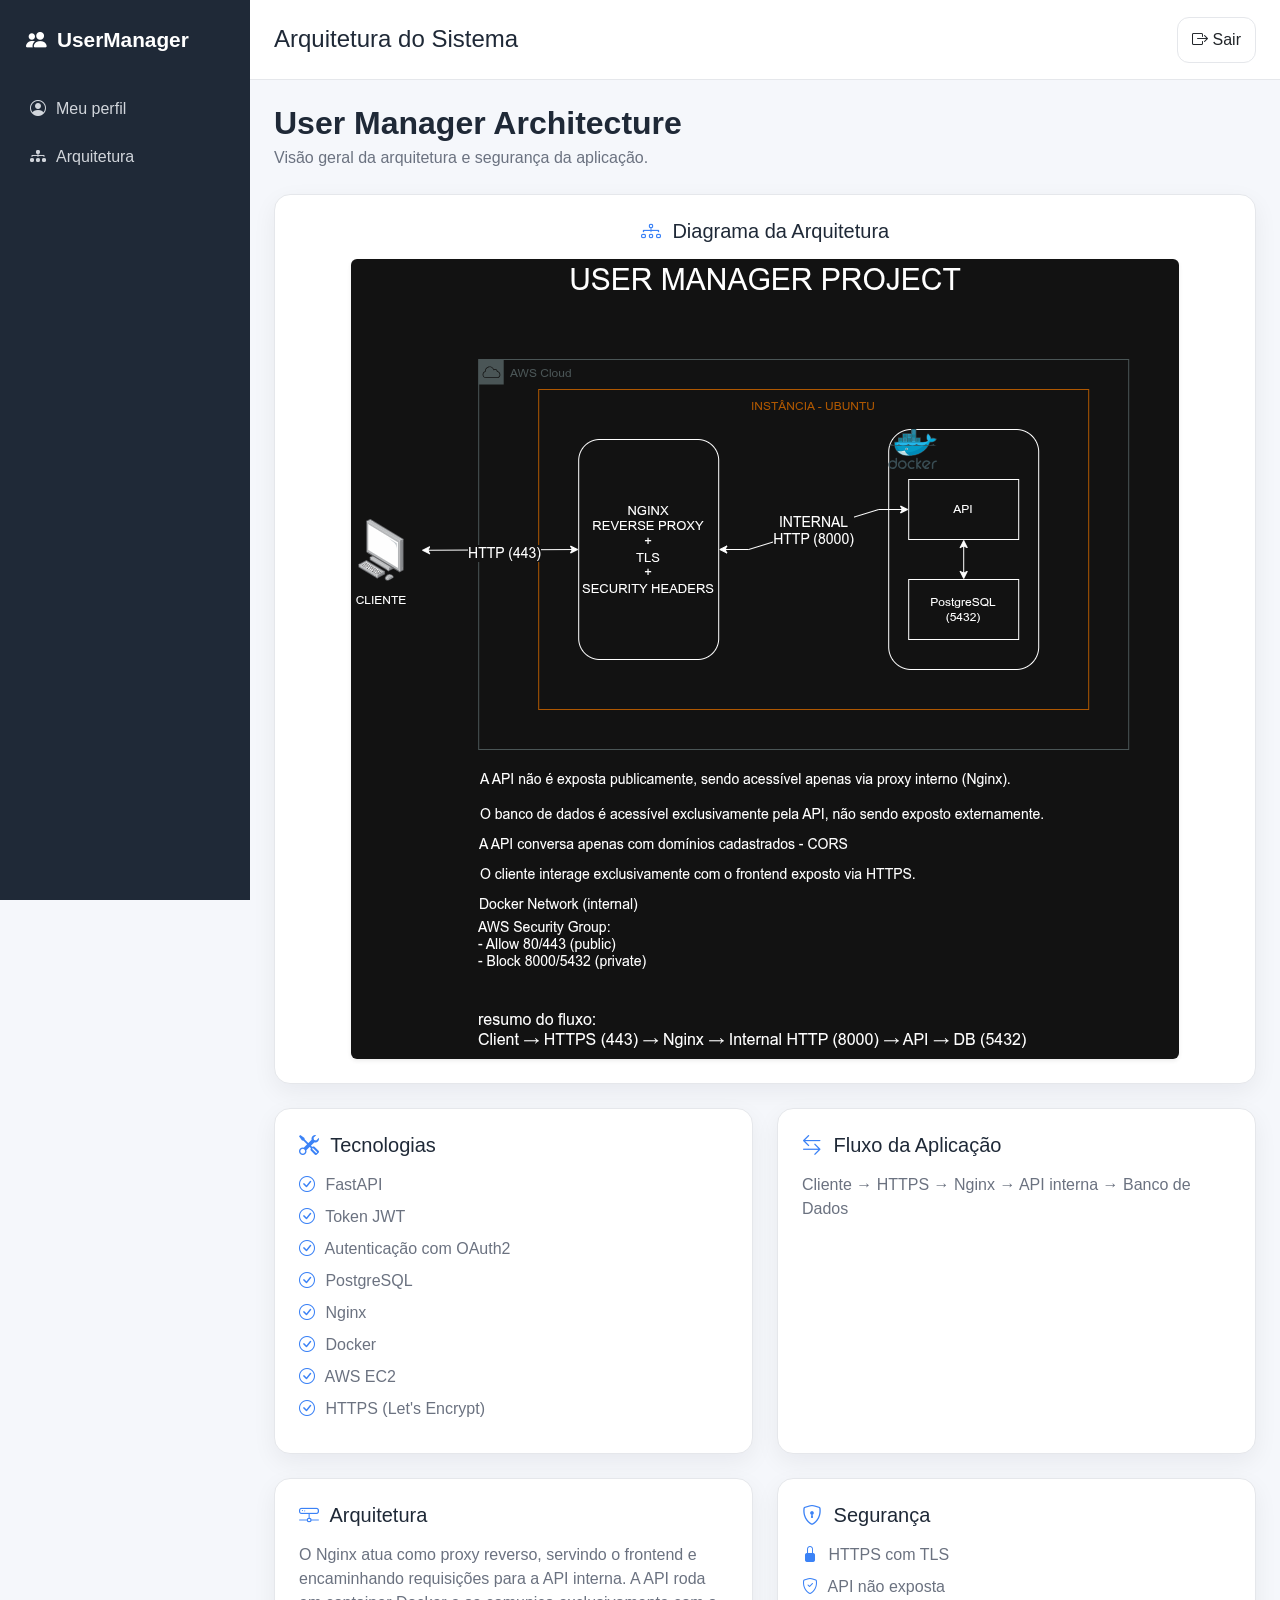
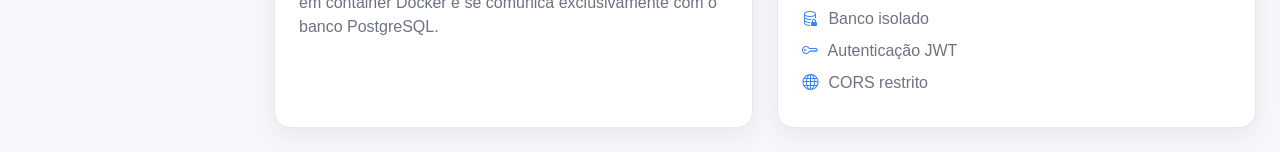
==== architecture.html @ ff4eeca3 "add architecture.html file" ====
<!DOCTYPE html>
<html lang="pt-BR">
<head>
    <meta charset="UTF-8">
    <meta name="viewport" content="width=device-width, initial-scale=1.0">
    <title>Arquitetura</title>

    <link href="https://cdn.jsdelivr.net/npm/bootstrap@5.3.0/dist/css/bootstrap.min.css" rel="stylesheet">
    <link href="https://cdn.jsdelivr.net/npm/bootstrap-icons@1.11.3/font/bootstrap-icons.min.css" rel="stylesheet">
    <link href="css/style.css" rel="stylesheet">
</head>
<body>

<div class="app-layout">

    <aside class="sidebar" id="sidebar"></aside>

    <div class="main-wrapper">

        <header class="topbar">
            <div class="topbar-left">
                <h4 class="mb-0">Arquitetura do Sistema</h4>
            </div>

            <div class="topbar-right">
                <button onclick="logout()" class="btn btn-logout">
                    <i class="bi bi-box-arrow-right"></i>
                    Sair
                </button>
            </div>
        </header>

        <main class="page-content">

            <!-- HEADER -->
            <div class="page-header mb-4">
                <h2 class="page-title">User Manager Architecture</h2>
                <p class="page-subtitle">
                    Visão geral da arquitetura e segurança da aplicação.
                </p>
            </div>

            <!-- DIAGRAMA -->
            <div class="content-card mb-4 text-center">
                <h5 class="mb-3">
                    <i class="bi bi-diagram-3"></i> Diagrama da Arquitetura
                </h5>
                <img src="architecture.png" class="img-fluid rounded shadow-sm">
            </div>

            <!-- GRID DE INFORMAÇÕES -->
            <div class="row g-4">

                <!-- TECNOLOGIAS -->
                <div class="col-md-6">
                    <div class="content-card h-100">
                        <h5 class="mb-3">
                            <i class="bi bi-tools"></i> Tecnologias
                        </h5>
                        <ul class="list-unstyled mb-0">
                            <li><i class="bi bi-check-circle"></i> FastAPI</li>
                            <li><i class="bi bi-check-circle"></i> Token JWT</li>
                            <li><i class="bi bi-check-circle"></i> Autenticação com OAuth2</li>
                            <li><i class="bi bi-check-circle"></i> PostgreSQL</li>
                            <li><i class="bi bi-check-circle"></i> Nginx</li>
                            <li><i class="bi bi-check-circle"></i> Docker</li>
                            <li><i class="bi bi-check-circle"></i> AWS EC2</li>
                            <li><i class="bi bi-check-circle"></i> HTTPS (Let's Encrypt)</li>
                        </ul>
                    </div>
                </div>

                <!-- FLUXO -->
                <div class="col-md-6">
                    <div class="content-card h-100">
                        <h5 class="mb-3">
                            <i class="bi bi-arrow-left-right"></i> Fluxo da Aplicação
                        </h5>
                        <p class="mb-0">
                            Cliente → HTTPS → Nginx → API interna → Banco de Dados
                        </p>
                    </div>
                </div>

                <!-- ARQUITETURA -->
                <div class="col-md-6">
                    <div class="content-card h-100">
                        <h5 class="mb-3">
                            <i class="bi bi-hdd-network"></i> Arquitetura
                        </h5>
                        <p class="mb-0">
                            O Nginx atua como proxy reverso, servindo o frontend e encaminhando
                            requisições para a API interna. A API roda em container Docker e
                            se comunica exclusivamente com o banco PostgreSQL.
                        </p>
                    </div>
                </div>

                <!-- SEGURANÇA -->
                <div class="col-md-6">
                    <div class="content-card h-100">
                        <h5 class="mb-3">
                            <i class="bi bi-shield-lock"></i> Segurança
                        </h5>
                        <ul class="list-unstyled mb-0">
                            <li><i class="bi bi-lock-fill"></i> HTTPS com TLS</li>
                            <li><i class="bi bi-shield-check"></i> API não exposta</li>
                            <li><i class="bi bi-database-lock"></i> Banco isolado</li>
                            <li><i class="bi bi-key"></i> Autenticação JWT</li>
                            <li><i class="bi bi-globe"></i> CORS restrito</li>
                        </ul>
                    </div>
                </div>

            </div>

        </main>
    </div>
</div>

<script src="js/auth-utils.js"></script>
<script src="js/layout.js"></script>
<script>
function logout() {
    localStorage.removeItem("token");
    window.location.href = "index.html";
}
</script>

</body>
</html>
---- css/style.css ----
:root {
    --bg-color: #f5f7fb;
    --sidebar-bg: #1f2937;
    --sidebar-hover: #374151;
    --primary-color: #3b82f6;
    --text-color: #1f2937;
    --text-muted: #6b7280;
    --card-bg: #ffffff;
    --border-color: #e5e7eb;
    --shadow: 0 8px 24px rgba(15, 23, 42, 0.06);
    --radius: 16px;
}

body {
    margin: 0;
    background-color: var(--bg-color);
    font-family: "Segoe UI", Arial, sans-serif;
    color: var(--text-color);
}

.app-layout {
    display: flex;
    min-height: 100vh;
}

.sidebar {
    width: 250px;
    background: var(--sidebar-bg);
    color: white;
    padding: 24px 16px;
    position: fixed;
    top: 0;
    left: 0;
    height: 100vh;
}

.sidebar-brand {
    display: flex;
    align-items: center;
    gap: 10px;
    font-size: 1.3rem;
    font-weight: 700;
    margin-bottom: 30px;
    padding: 0 10px;
}

.sidebar-menu {
    display: flex;
    flex-direction: column;
    gap: 8px;
}

.menu-item {
    display: flex;
    align-items: center;
    gap: 10px;
    text-decoration: none;
    color: #d1d5db;
    padding: 12px 14px;
    border-radius: 12px;
    transition: 0.2s;
}

.menu-item:hover {
    background: var(--sidebar-hover);
    color: white;
}

.menu-item.active {
    background: rgba(59, 130, 246, 0.18);
    color: white;
}

.main-wrapper {
    margin-left: 250px;
    width: calc(100% - 250px);
    display: flex;
    flex-direction: column;
}

.topbar {
    height: 80px;
    background: #ffffff;
    border-bottom: 1px solid var(--border-color);
    display: flex;
    justify-content: space-between;
    align-items: center;
    padding: 0 24px;
}

.topbar-right {
    display: flex;
    align-items: center;
    gap: 16px;
}

.search-box {
    display: flex;
    align-items: center;
    gap: 10px;
    background: #f8fafc;
    border: 1px solid var(--border-color);
    border-radius: 12px;
    padding: 10px 14px;
    min-width: 260px;
}

.search-box input {
    border: none;
    outline: none;
    background: transparent;
    width: 100%;
}

.btn-logout {
    background: white;
    border: 1px solid var(--border-color);
    border-radius: 12px;
    padding: 10px 14px;
}

.btn-logout:hover {
    background: #f8fafc;
}

.page-content {
    padding: 24px;
}

.page-title {
    font-weight: 700;
    margin-bottom: 4px;
}

.page-subtitle {
    color: var(--text-muted);
    margin-bottom: 0;
}

.content-card {
    background: var(--card-bg);
    border-radius: var(--radius);
    box-shadow: var(--shadow);
    border: 1px solid var(--border-color);
    padding: 24px;
}

.custom-table thead th {
    background: #f8fafc;
    color: var(--text-muted);
    font-weight: 600;
    border-bottom: 1px solid var(--border-color);
}

.btn-primary-soft {
    background: var(--primary-color);
    border: none;
    color: white;
    border-radius: 12px;
    padding: 10px 16px;
    font-weight: 600;
}

.btn-primary-soft:hover {
    opacity: 0.95;
}

/* ALERTS */

.alert-container {
    position: fixed;
    top: 20px;
    right: 20px;
    z-index: 9999;
    display: flex;
    flex-direction: column;
    gap: 12px;
}

.custom-alert {
    min-width: 260px;
    max-width: 320px;
    padding: 14px 16px;
    border-radius: 12px;
    color: white;
    font-weight: 500;
    box-shadow: 0 10px 30px rgba(0,0,0,0.1);
    display: flex;
    align-items: center;
    justify-content: space-between;
    animation: slideIn 0.3s ease;
}

/* TIPOS */
.alert-success { background: #10b981; }
.alert-error   { background: #ef4444; }
.alert-warning { background: #f59e0b; }
.alert-info    { background: #3b82f6; }

/* BOTÃO FECHAR */
.alert-close {
    cursor: pointer;
    margin-left: 10px;
    font-weight: bold;
}

/* ANIMAÇÃO */
@keyframes slideIn {
    from {
        opacity: 0;
        transform: translateX(30px);
    }
    to {
        opacity: 1;
        transform: translateX(0);
    }
}

/* PROFILE */

.profile-box {
    display: flex;
    flex-direction: column;
    gap: 16px;
}

.profile-item {
    display: flex;
    flex-direction: column;
}

.profile-label {
    font-size: 0.85rem;
    color: var(--text-muted);
    margin-bottom: 4px;
}

.profile-value {
    font-size: 1.1rem;
    font-weight: 600;
}

/* LOGIN PAGE */

.auth-page {
    min-height: 100vh;
    display: flex;
    align-items: center;
    justify-content: center;
    background: linear-gradient(135deg, #eef2ff, #f8fafc);
    padding: 20px;
}

.auth-card {
    width: 100%;
    max-width: 380px;
    background: #ffffff;
    border-radius: 20px;
    border: 1px solid var(--border-color);
    box-shadow: var(--shadow);
    padding: 32px;
}

.auth-title {
    font-size: 1.8rem;
    font-weight: 700;
}

.auth-subtitle {
    color: var(--text-muted);
    margin-top: 4px;
}

/* ARQUITETURA */
.content-card i {
    color: var(--primary-color);
    margin-right: 6px;
}

.content-card ul li {
    margin-bottom: 8px;
    color: var(--text-muted);
}

.content-card p {
    color: var(--text-muted);
}
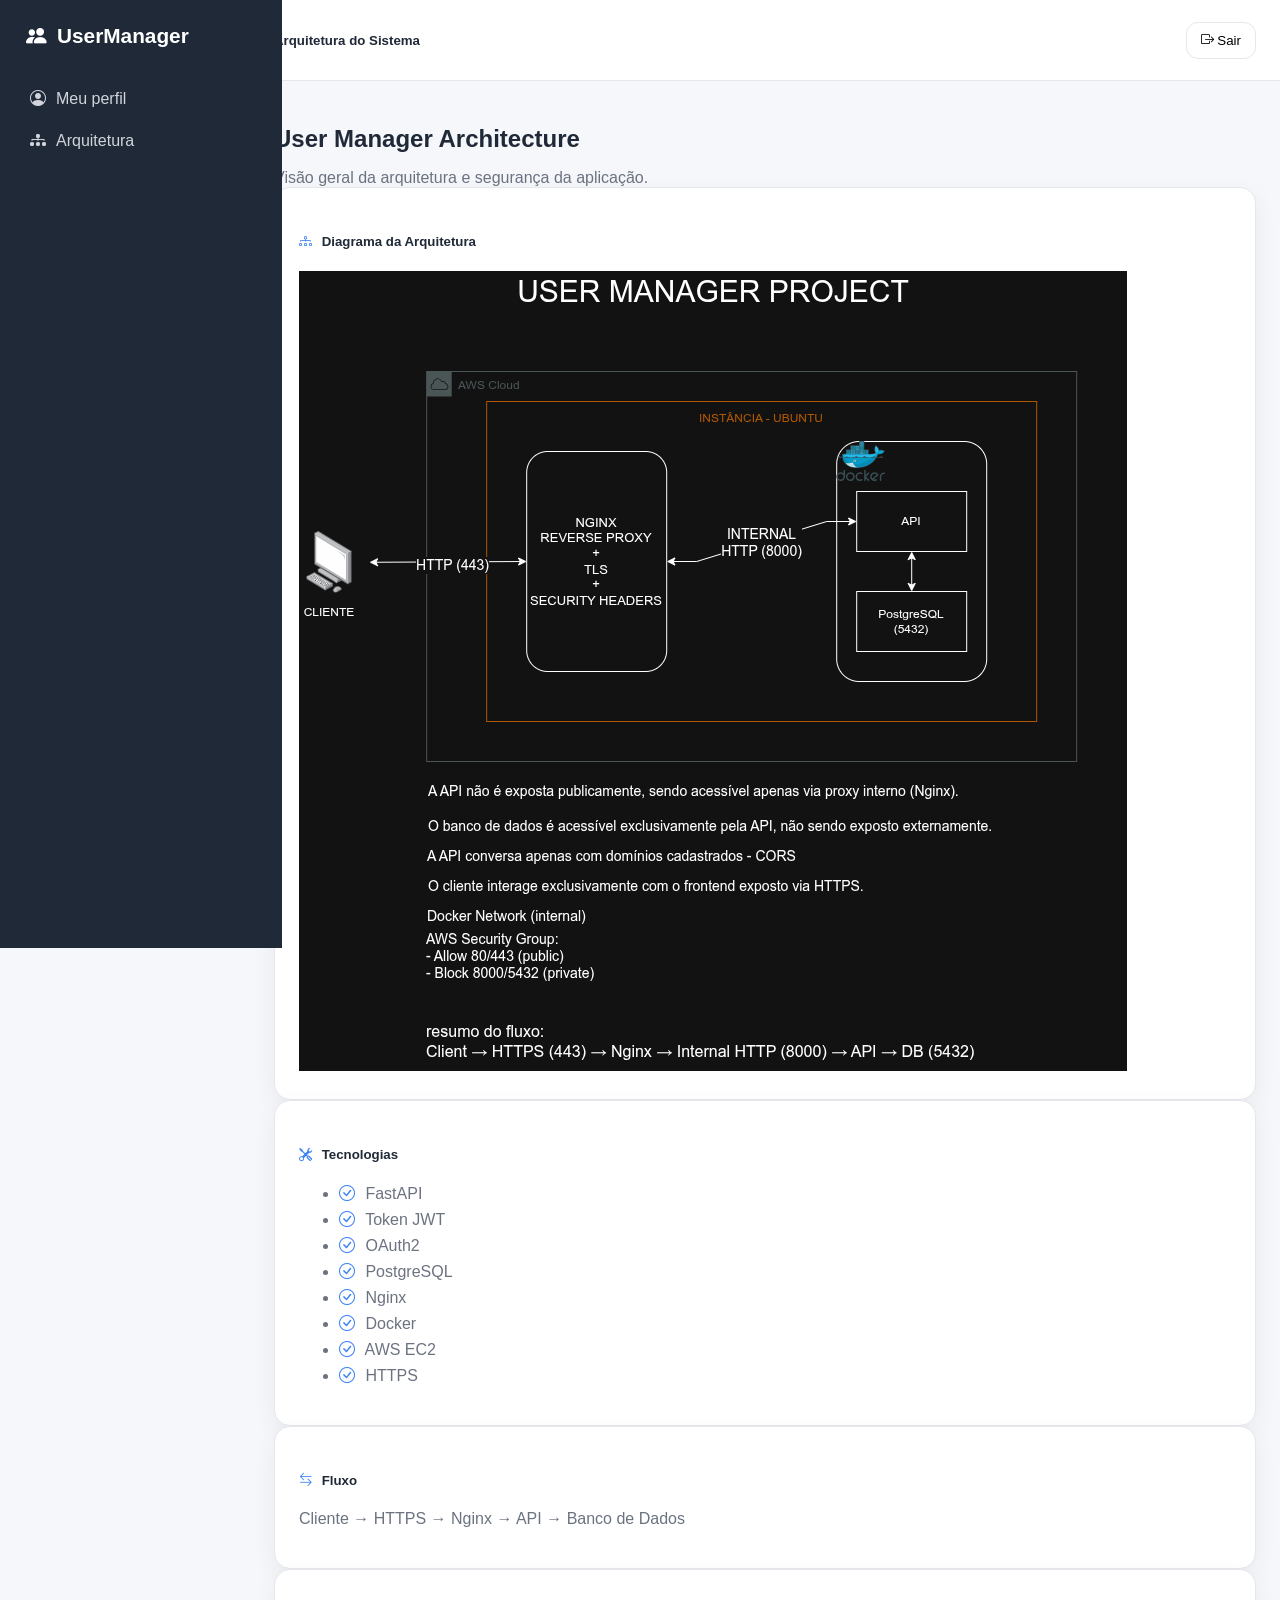
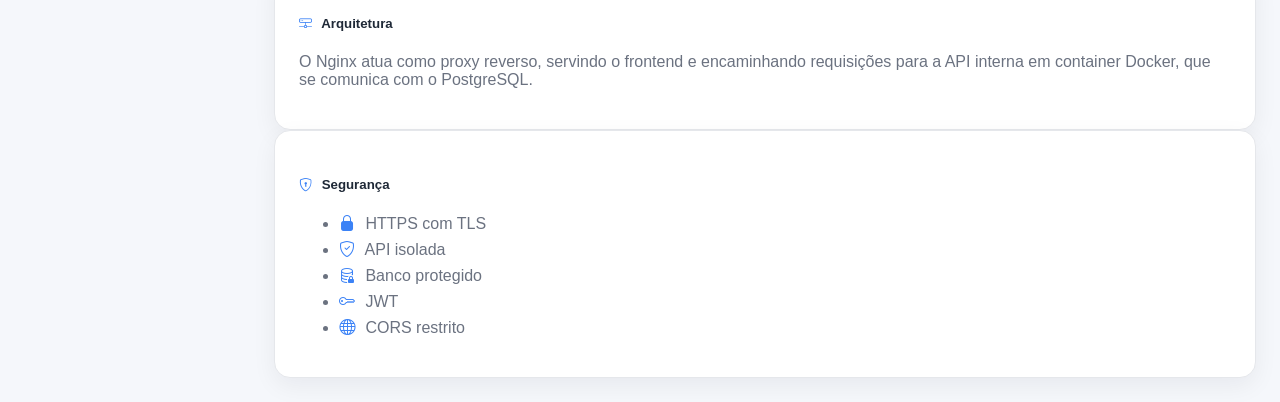
==== commit e616a0ae: "add bootstrap files" ====
--- a/architecture.html
+++ b/architecture.html
@@ -5,35 +5,48 @@
     <meta name="viewport" content="width=device-width, initial-scale=1.0">
     <title>Arquitetura</title>
 
-    <link href="https://cdn.jsdelivr.net/npm/bootstrap@5.3.0/dist/css/bootstrap.min.css" rel="stylesheet">
-    <link href="https://cdn.jsdelivr.net/npm/bootstrap-icons@1.11.3/font/bootstrap-icons.min.css" rel="stylesheet">
+    <!-- Bootstrap LOCAL -->
+    <link href="css/bootstrap.min.css" rel="stylesheet">
+
+    <!-- Bootstrap Icons -->
+    <link href="css/bootstrap-icons.css" rel="stylesheet">
+
+    <!-- CSS do projeto -->
     <link href="css/style.css" rel="stylesheet">
 </head>
 <body>
 
-<div class="app-layout">
+<div class="app-layout d-flex">
 
+    <!-- SIDEBAR -->
     <aside class="sidebar" id="sidebar"></aside>
 
-    <div class="main-wrapper">
+    <!-- MAIN -->
+    <div class="main-wrapper flex-grow-1">
 
-        <header class="topbar">
+        <!-- TOPBAR -->
+        <header class="topbar d-flex justify-content-between align-items-center flex-wrap gap-2 p-3">
+
             <div class="topbar-left">
-                <h4 class="mb-0">Arquitetura do Sistema</h4>
+                <h5 class="mb-0">Arquitetura do Sistema</h5>
             </div>
 
             <div class="topbar-right">
-                <button onclick="logout()" class="btn btn-logout">
+                <!-- ❌ remove onclick -->
+                <!-- ✅ usa classe -->
+                <button class="btn btn-logout logoutBtn">
                     <i class="bi bi-box-arrow-right"></i>
-                    Sair
+                    <span class="d-none d-sm-inline">Sair</span>
                 </button>
             </div>
+
         </header>
 
-        <main class="page-content">
+        <!-- CONTENT -->
+        <main class="page-content container-fluid py-3">
 
             <!-- HEADER -->
-            <div class="page-header mb-4">
+            <div class="page-header mb-4 text-center text-md-start">
                 <h2 class="page-title">User Manager Architecture</h2>
                 <p class="page-subtitle">
                     Visão geral da arquitetura e segurança da aplicação.
@@ -41,72 +54,77 @@
             </div>
 
             <!-- DIAGRAMA -->
-            <div class="content-card mb-4 text-center">
+            <div class="content-card mb-4 text-center p-3">
                 <h5 class="mb-3">
                     <i class="bi bi-diagram-3"></i> Diagrama da Arquitetura
                 </h5>
-                <img src="architecture.png" class="img-fluid rounded shadow-sm">
+
+                <img 
+                    src="assets/architecture.png" 
+                    class="img-fluid rounded shadow-sm"
+                    alt="Diagrama da arquitetura do sistema"
+                >
             </div>
 
-            <!-- GRID DE INFORMAÇÕES -->
-            <div class="row g-4">
+            <!-- GRID -->
+            <div class="row g-3">
 
                 <!-- TECNOLOGIAS -->
-                <div class="col-md-6">
-                    <div class="content-card h-100">
+                <div class="col-12 col-md-6">
+                    <div class="content-card h-100 p-3">
                         <h5 class="mb-3">
                             <i class="bi bi-tools"></i> Tecnologias
                         </h5>
                         <ul class="list-unstyled mb-0">
                             <li><i class="bi bi-check-circle"></i> FastAPI</li>
                             <li><i class="bi bi-check-circle"></i> Token JWT</li>
-                            <li><i class="bi bi-check-circle"></i> Autenticação com OAuth2</li>
+                            <li><i class="bi bi-check-circle"></i> OAuth2</li>
                             <li><i class="bi bi-check-circle"></i> PostgreSQL</li>
                             <li><i class="bi bi-check-circle"></i> Nginx</li>
                             <li><i class="bi bi-check-circle"></i> Docker</li>
                             <li><i class="bi bi-check-circle"></i> AWS EC2</li>
-                            <li><i class="bi bi-check-circle"></i> HTTPS (Let's Encrypt)</li>
+                            <li><i class="bi bi-check-circle"></i> HTTPS</li>
                         </ul>
                     </div>
                 </div>
 
                 <!-- FLUXO -->
-                <div class="col-md-6">
-                    <div class="content-card h-100">
+                <div class="col-12 col-md-6">
+                    <div class="content-card h-100 p-3">
                         <h5 class="mb-3">
-                            <i class="bi bi-arrow-left-right"></i> Fluxo da Aplicação
+                            <i class="bi bi-arrow-left-right"></i> Fluxo
                         </h5>
-                        <p class="mb-0">
-                            Cliente → HTTPS → Nginx → API interna → Banco de Dados
+                        <p class="mb-0 text-break">
+                            Cliente → HTTPS → Nginx → API → Banco de Dados
                         </p>
                     </div>
                 </div>
 
                 <!-- ARQUITETURA -->
-                <div class="col-md-6">
-                    <div class="content-card h-100">
+                <div class="col-12 col-md-6">
+                    <div class="content-card h-100 p-3">
                         <h5 class="mb-3">
                             <i class="bi bi-hdd-network"></i> Arquitetura
                         </h5>
                         <p class="mb-0">
                             O Nginx atua como proxy reverso, servindo o frontend e encaminhando
-                            requisições para a API interna. A API roda em container Docker e
-                            se comunica exclusivamente com o banco PostgreSQL.
+                            requisições para a API interna em container Docker, que se comunica
+                            com o PostgreSQL.
                         </p>
                     </div>
                 </div>
 
                 <!-- SEGURANÇA -->
-                <div class="col-md-6">
-                    <div class="content-card h-100">
+                <div class="col-12 col-md-6">
+                    <div class="content-card h-100 p-3">
                         <h5 class="mb-3">
                             <i class="bi bi-shield-lock"></i> Segurança
                         </h5>
                         <ul class="list-unstyled mb-0">
                             <li><i class="bi bi-lock-fill"></i> HTTPS com TLS</li>
-                            <li><i class="bi bi-shield-check"></i> API não exposta</li>
-                            <li><i class="bi bi-database-lock"></i> Banco isolado</li>
-                            <li><i class="bi bi-key"></i> Autenticação JWT</li>
+                            <li><i class="bi bi-shield-check"></i> API isolada</li>
+                            <li><i class="bi bi-database-lock"></i> Banco protegido</li>
+                            <li><i class="bi bi-key"></i> JWT</li>
                             <li><i class="bi bi-globe"></i> CORS restrito</li>
                         </ul>
                     </div>
@@ -118,14 +136,10 @@
     </div>
 </div>
 
+<!-- JS -->
+<script src="js/bootstrap.bundle.min.js"></script>
 <script src="js/auth-utils.js"></script>
 <script src="js/layout.js"></script>
-<script>
-function logout() {
-    localStorage.removeItem("token");
-    window.location.href = "index.html";
-}
-</script>
 
 </body>
 </html>
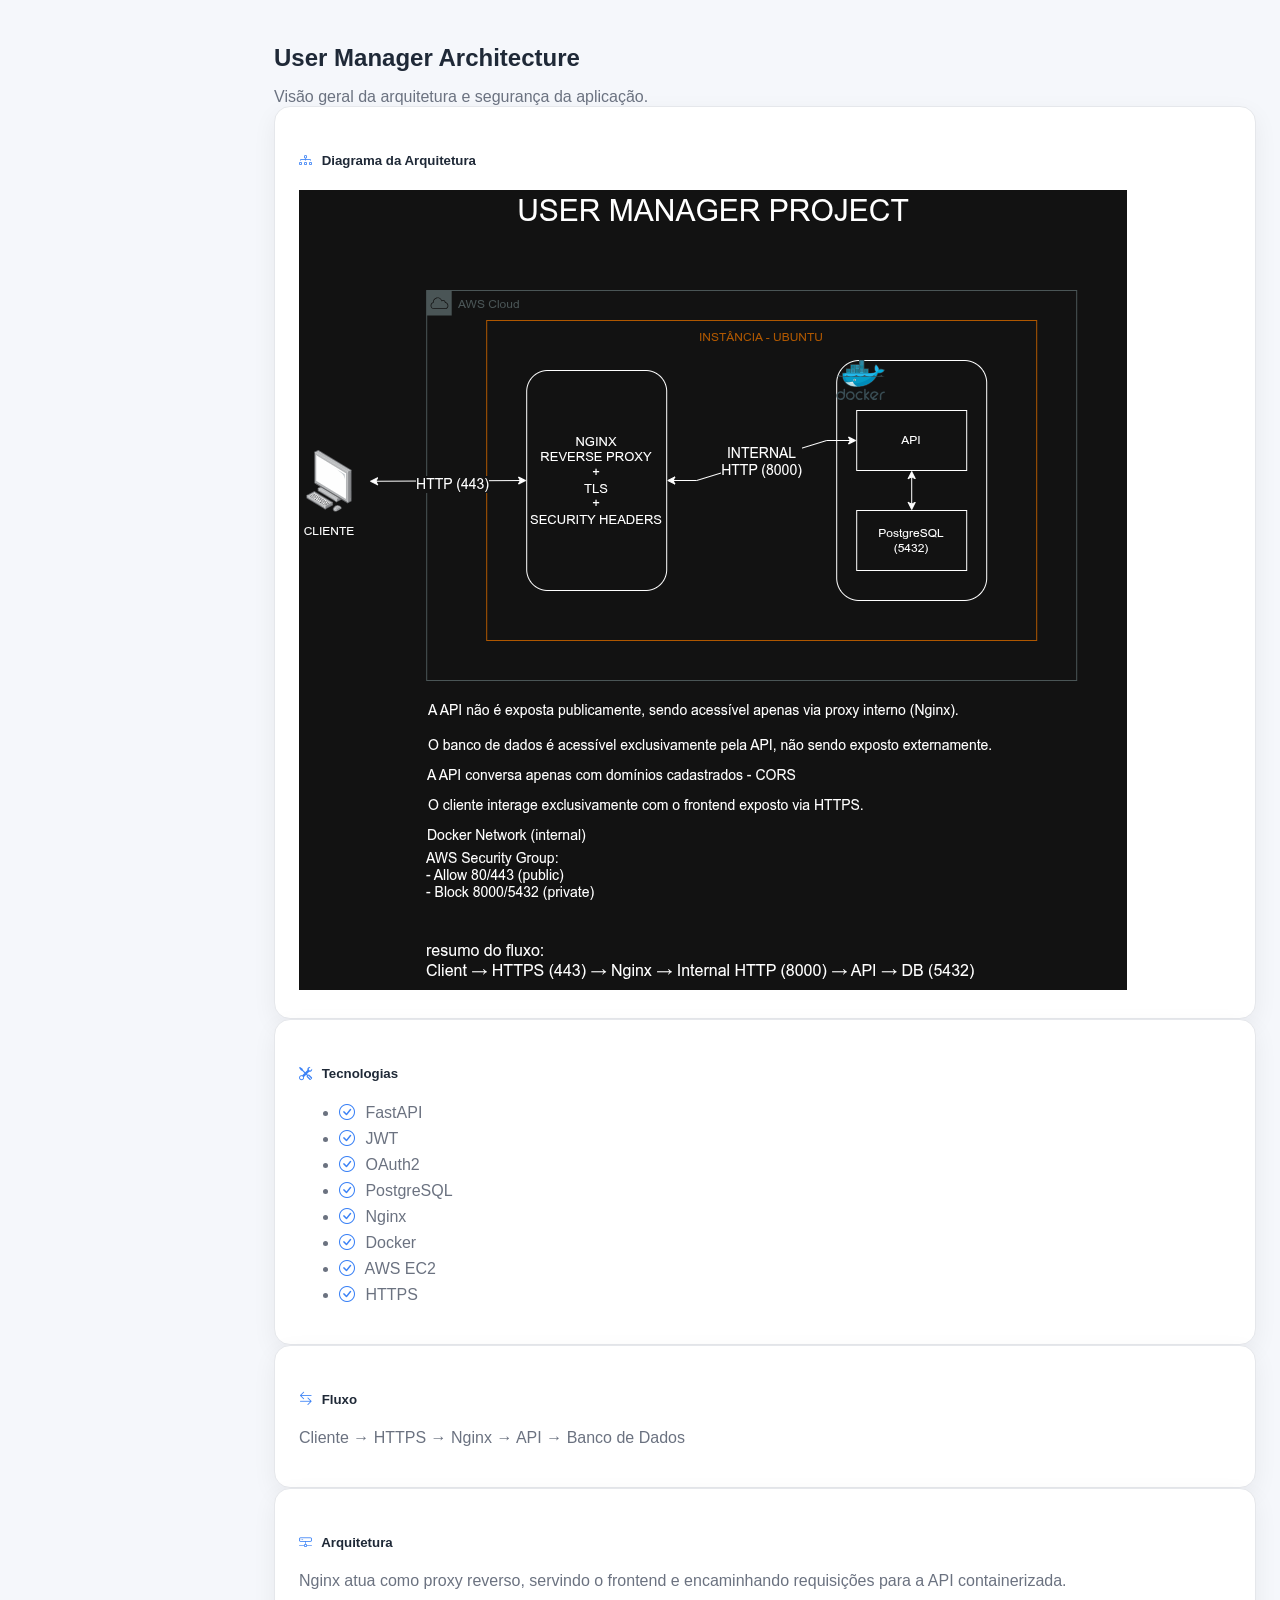
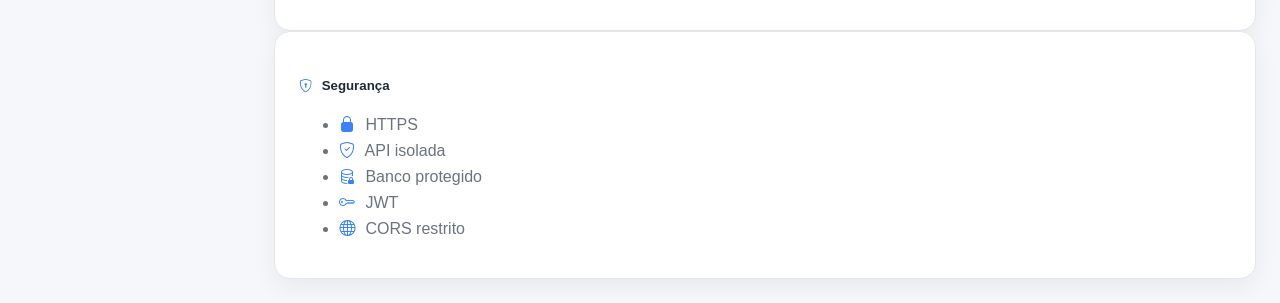
==== commit 2e6f2127: "Codigo refatorado pronto para o servidor" ====
--- a/architecture.html
+++ b/architecture.html
@@ -5,13 +5,13 @@
     <meta name="viewport" content="width=device-width, initial-scale=1.0">
     <title>Arquitetura</title>
 
-    <!-- Bootstrap LOCAL -->
+    <!-- Bootstrap -->
     <link href="css/bootstrap.min.css" rel="stylesheet">
 
-    <!-- Bootstrap Icons -->
+    <!-- Icons -->
     <link href="css/bootstrap-icons.css" rel="stylesheet">
 
-    <!-- CSS do projeto -->
+    <!-- CSS -->
     <link href="css/style.css" rel="stylesheet">
 </head>
 <body>
@@ -19,33 +19,17 @@
 <div class="app-layout d-flex">
 
     <!-- SIDEBAR -->
-    <aside class="sidebar" id="sidebar"></aside>
+    <aside id="sidebar"></aside>
 
     <!-- MAIN -->
     <div class="main-wrapper flex-grow-1">
 
-        <!-- TOPBAR -->
-        <header class="topbar d-flex justify-content-between align-items-center flex-wrap gap-2 p-3">
-
-            <div class="topbar-left">
-                <h5 class="mb-0">Arquitetura do Sistema</h5>
-            </div>
-
-            <div class="topbar-right">
-                <!-- ❌ remove onclick -->
-                <!-- ✅ usa classe -->
-                <button class="btn btn-logout logoutBtn">
-                    <i class="bi bi-box-arrow-right"></i>
-                    <span class="d-none d-sm-inline">Sair</span>
-                </button>
-            </div>
-
-        </header>
+        <!-- TOPBAR (controlada pelo layout.js) -->
+        <header id="topbar"></header>
 
         <!-- CONTENT -->
         <main class="page-content container-fluid py-3">
 
-            <!-- HEADER -->
             <div class="page-header mb-4 text-center text-md-start">
                 <h2 class="page-title">User Manager Architecture</h2>
                 <p class="page-subtitle">
@@ -53,7 +37,6 @@
                 </p>
             </div>
 
-            <!-- DIAGRAMA -->
             <div class="content-card mb-4 text-center p-3">
                 <h5 class="mb-3">
                     <i class="bi bi-diagram-3"></i> Diagrama da Arquitetura
@@ -66,10 +49,8 @@
                 >
             </div>
 
-            <!-- GRID -->
             <div class="row g-3">
 
-                <!-- TECNOLOGIAS -->
                 <div class="col-12 col-md-6">
                     <div class="content-card h-100 p-3">
                         <h5 class="mb-3">
@@ -77,7 +58,7 @@
                         </h5>
                         <ul class="list-unstyled mb-0">
                             <li><i class="bi bi-check-circle"></i> FastAPI</li>
-                            <li><i class="bi bi-check-circle"></i> Token JWT</li>
+                            <li><i class="bi bi-check-circle"></i> JWT</li>
                             <li><i class="bi bi-check-circle"></i> OAuth2</li>
                             <li><i class="bi bi-check-circle"></i> PostgreSQL</li>
                             <li><i class="bi bi-check-circle"></i> Nginx</li>
@@ -88,40 +69,35 @@
                     </div>
                 </div>
 
-                <!-- FLUXO -->
                 <div class="col-12 col-md-6">
                     <div class="content-card h-100 p-3">
                         <h5 class="mb-3">
                             <i class="bi bi-arrow-left-right"></i> Fluxo
                         </h5>
-                        <p class="mb-0 text-break">
+                        <p class="mb-0">
                             Cliente → HTTPS → Nginx → API → Banco de Dados
                         </p>
                     </div>
                 </div>
 
-                <!-- ARQUITETURA -->
                 <div class="col-12 col-md-6">
                     <div class="content-card h-100 p-3">
                         <h5 class="mb-3">
                             <i class="bi bi-hdd-network"></i> Arquitetura
                         </h5>
                         <p class="mb-0">
-                            O Nginx atua como proxy reverso, servindo o frontend e encaminhando
-                            requisições para a API interna em container Docker, que se comunica
-                            com o PostgreSQL.
+                            Nginx atua como proxy reverso, servindo o frontend e encaminhando requisições para a API containerizada.
                         </p>
                     </div>
                 </div>
 
-                <!-- SEGURANÇA -->
                 <div class="col-12 col-md-6">
                     <div class="content-card h-100 p-3">
                         <h5 class="mb-3">
                             <i class="bi bi-shield-lock"></i> Segurança
                         </h5>
                         <ul class="list-unstyled mb-0">
-                            <li><i class="bi bi-lock-fill"></i> HTTPS com TLS</li>
+                            <li><i class="bi bi-lock-fill"></i> HTTPS</li>
                             <li><i class="bi bi-shield-check"></i> API isolada</li>
                             <li><i class="bi bi-database-lock"></i> Banco protegido</li>
                             <li><i class="bi bi-key"></i> JWT</li>
@@ -140,6 +116,7 @@
 <script src="js/bootstrap.bundle.min.js"></script>
 <script src="js/auth-utils.js"></script>
 <script src="js/layout.js"></script>
+<script src="js/pages/architecture.js"></script>
 
 </body>
 </html>
